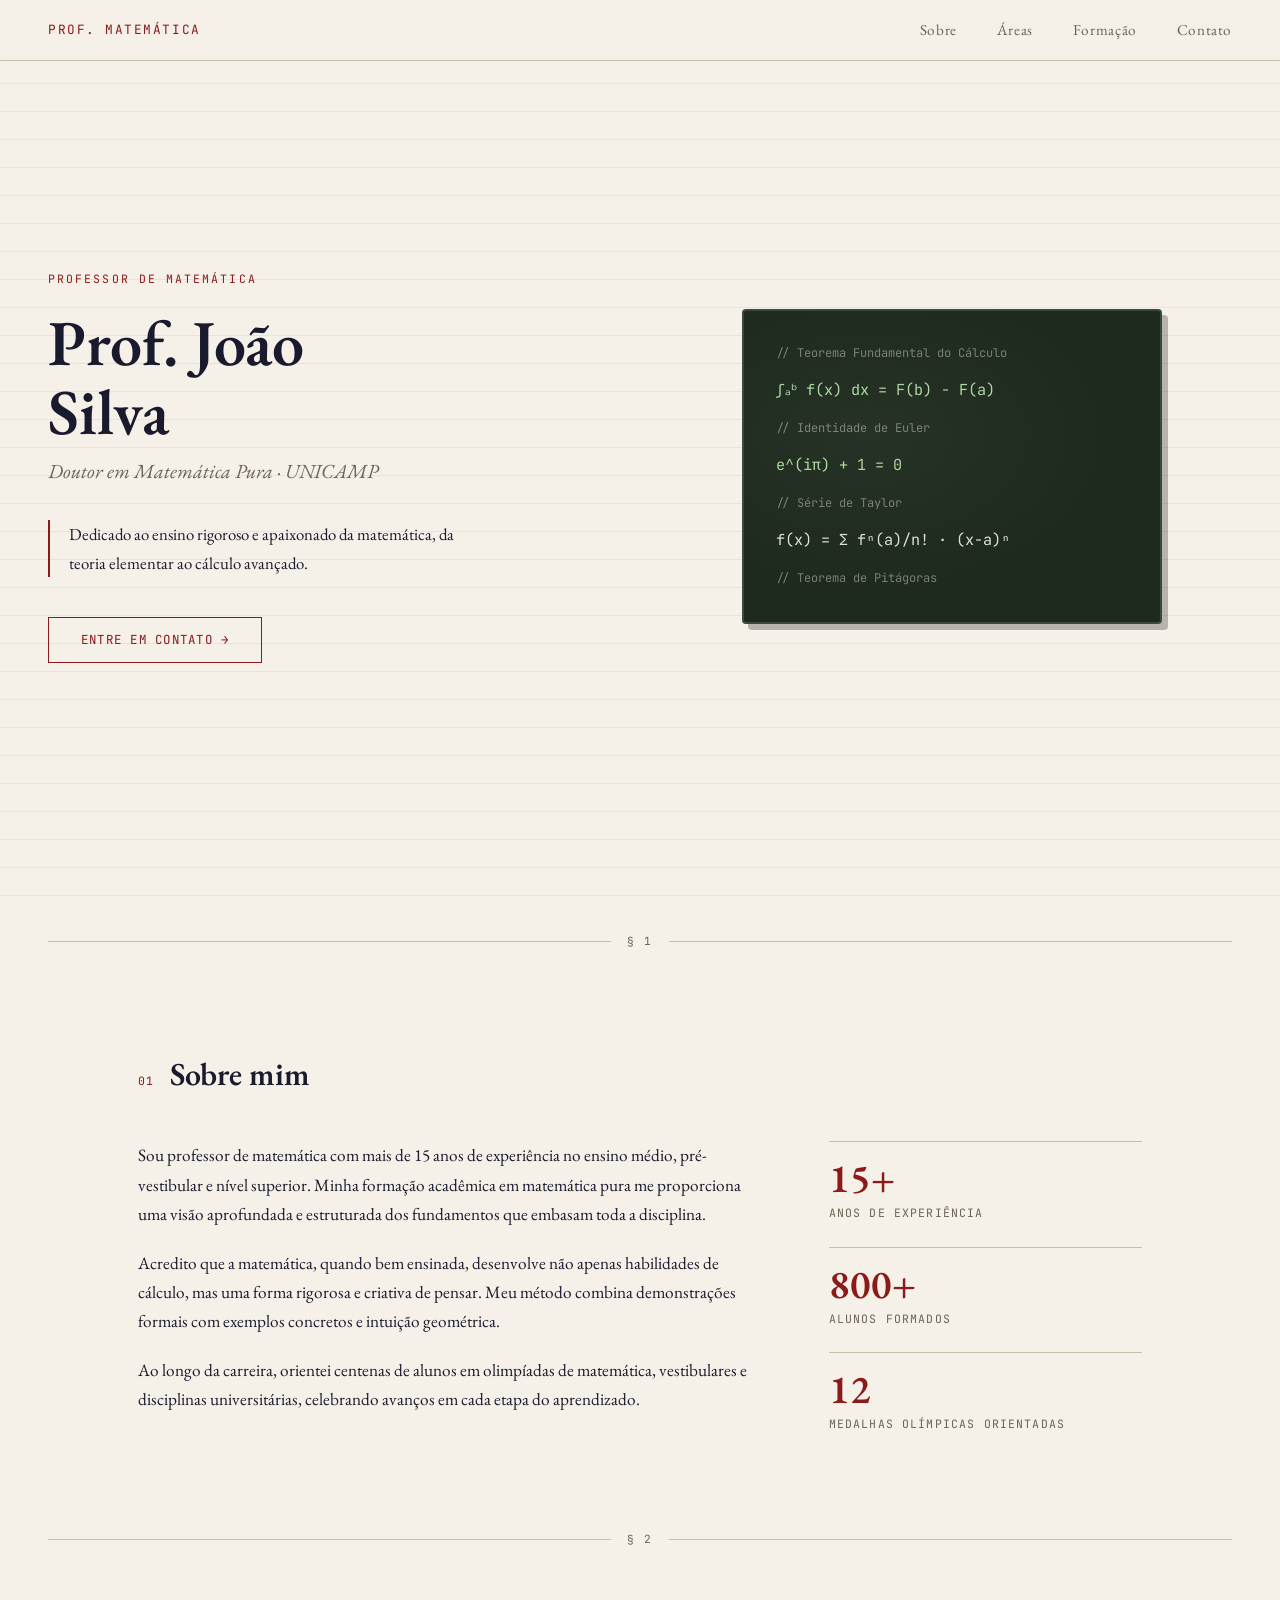
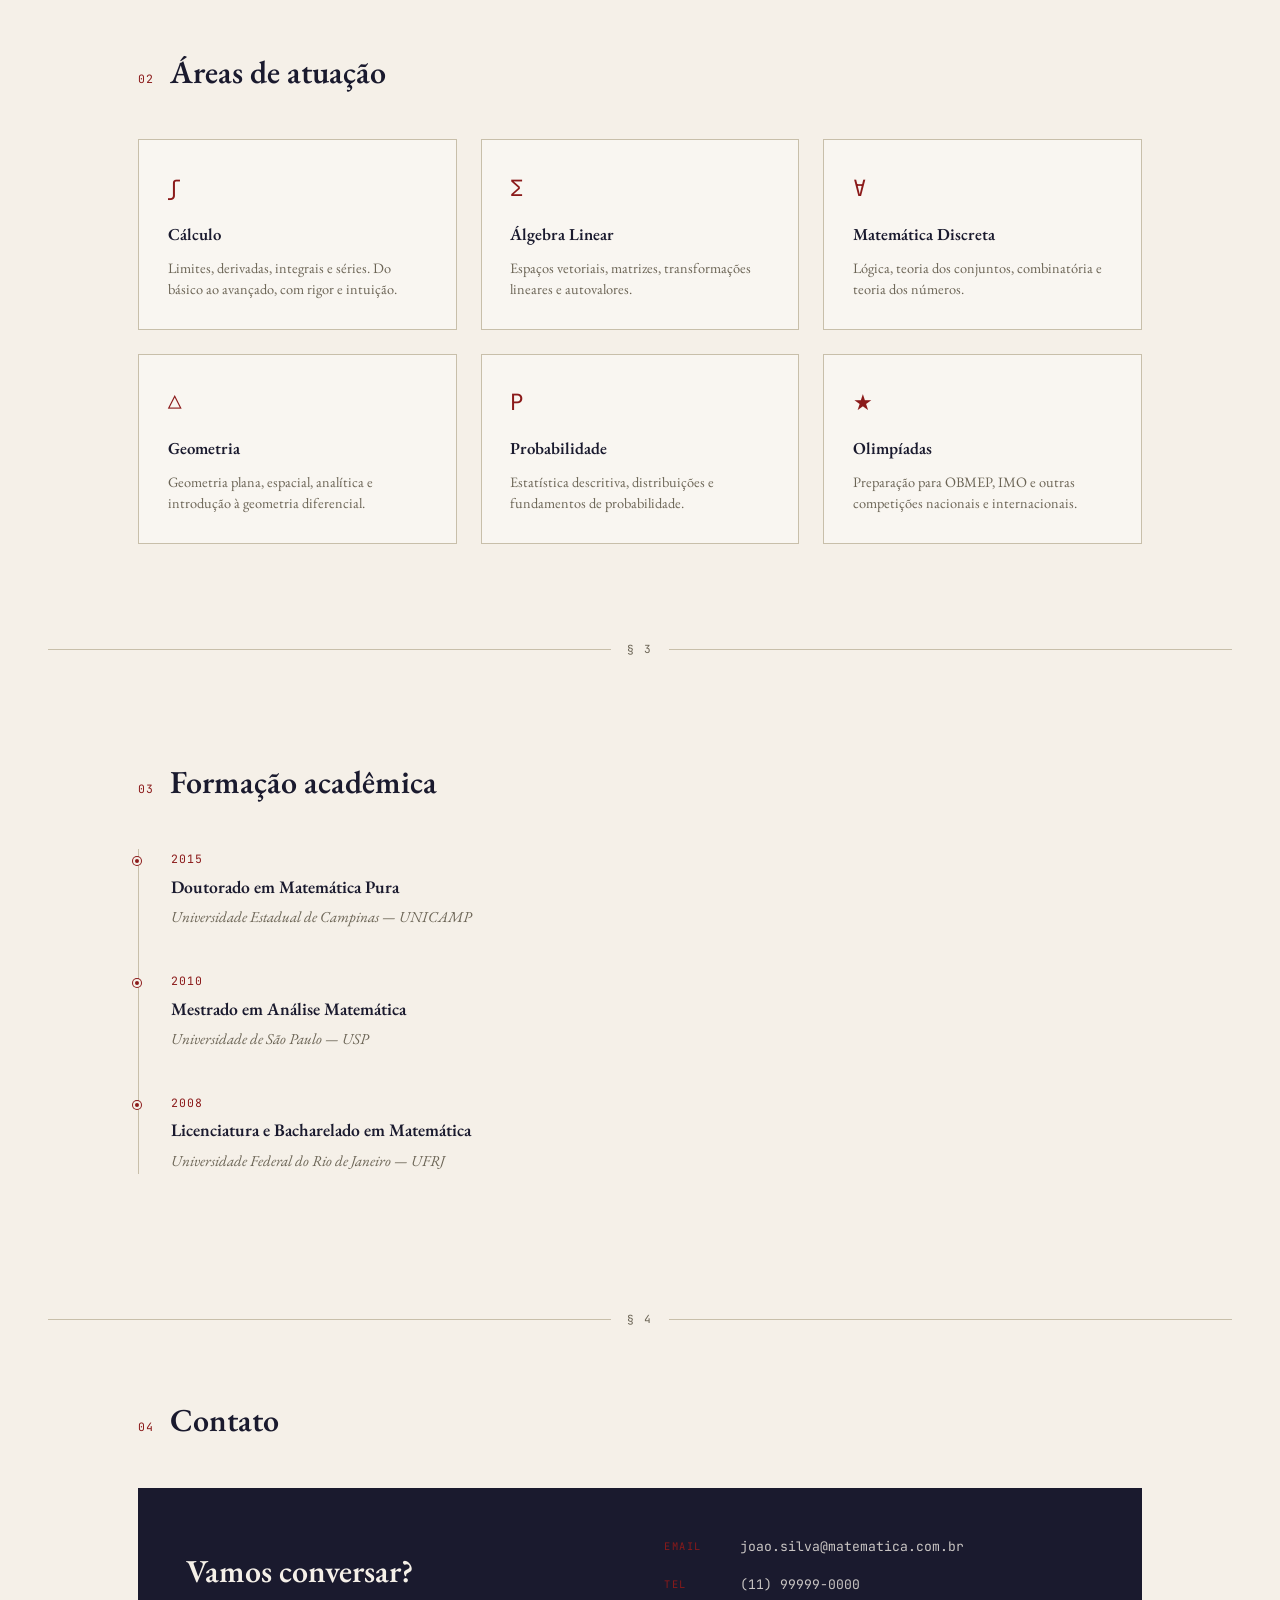
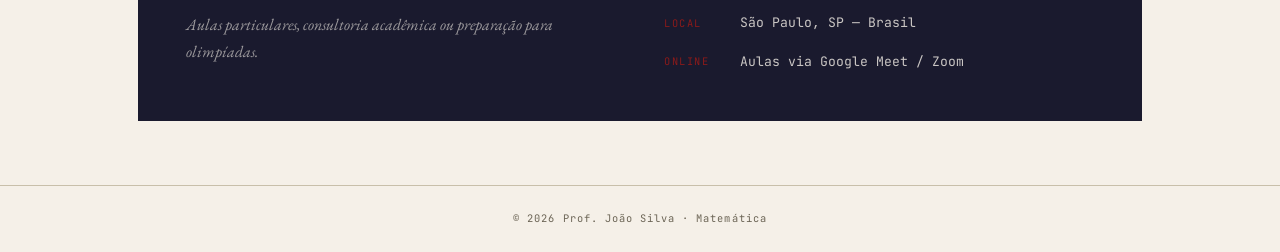
==== portfolio-matematica.html @ 9ffb37a1 "Add files via upload" ====
<!DOCTYPE html>
<html lang="pt-BR">
<head>
  <meta charset="UTF-8" />
  <meta name="viewport" content="width=device-width, initial-scale=1.0" />
  <title>Prof. — Matemática</title>
  <link href="https://fonts.googleapis.com/css2?family=EB+Garamond:ital,wght@0,400;0,600;1,400&family=JetBrains+Mono:wght@300;400&display=swap" rel="stylesheet" />
  <style>
    *, *::before, *::after { box-sizing: border-box; margin: 0; padding: 0; }

    :root {
      --ink: #1a1a2e;
      --paper: #f5f0e8;
      --accent: #8b1a1a;
      --muted: #6b6455;
      --rule: #c8bfaa;
      --gold: #b8860b;
    }

    html { scroll-behavior: smooth; }

    body {
      font-family: 'EB Garamond', Georgia, serif;
      background-color: var(--paper);
      color: var(--ink);
      line-height: 1.7;
      overflow-x: hidden;
    }

    /* Ruled paper texture */
    body::before {
      content: '';
      position: fixed;
      inset: 0;
      background-image:
        repeating-linear-gradient(
          transparent,
          transparent 27px,
          rgba(180,165,140,0.18) 27px,
          rgba(180,165,140,0.18) 28px
        );
      pointer-events: none;
      z-index: 0;
    }

    /* ── NAV ── */
    nav {
      position: fixed;
      top: 0; left: 0; right: 0;
      z-index: 100;
      display: flex;
      justify-content: space-between;
      align-items: center;
      padding: 1rem 3rem;
      background: rgba(245,240,232,0.92);
      backdrop-filter: blur(6px);
      border-bottom: 1px solid var(--rule);
    }

    .nav-logo {
      font-family: 'JetBrains Mono', monospace;
      font-size: 0.8rem;
      color: var(--accent);
      letter-spacing: 0.12em;
      text-transform: uppercase;
    }

    .nav-links {
      display: flex;
      gap: 2.5rem;
      list-style: none;
    }

    .nav-links a {
      font-size: 0.95rem;
      color: var(--muted);
      text-decoration: none;
      letter-spacing: 0.04em;
      transition: color 0.2s;
      position: relative;
    }

    .nav-links a::after {
      content: '';
      position: absolute;
      bottom: -2px; left: 0;
      width: 0; height: 1px;
      background: var(--accent);
      transition: width 0.25s ease;
    }

    .nav-links a:hover { color: var(--accent); }
    .nav-links a:hover::after { width: 100%; }

    /* ── HERO ── */
    .hero {
      min-height: 100vh;
      display: grid;
      grid-template-columns: 1fr 1fr;
      align-items: center;
      padding: 6rem 3rem 4rem;
      gap: 4rem;
      position: relative;
      z-index: 1;
    }

    .hero-text { max-width: 560px; }

    .hero-label {
      font-family: 'JetBrains Mono', monospace;
      font-size: 0.72rem;
      letter-spacing: 0.18em;
      text-transform: uppercase;
      color: var(--accent);
      margin-bottom: 1.2rem;
      opacity: 0;
      animation: fadeUp 0.7s 0.1s forwards;
    }

    .hero-name {
      font-size: clamp(2.8rem, 5vw, 4.5rem);
      font-weight: 600;
      line-height: 1.08;
      color: var(--ink);
      margin-bottom: 0.5rem;
      opacity: 0;
      animation: fadeUp 0.7s 0.25s forwards;
    }

    .hero-title {
      font-size: 1.25rem;
      font-style: italic;
      color: var(--muted);
      margin-bottom: 2rem;
      opacity: 0;
      animation: fadeUp 0.7s 0.4s forwards;
    }

    .hero-desc {
      font-size: 1.05rem;
      color: var(--ink);
      max-width: 440px;
      opacity: 0;
      animation: fadeUp 0.7s 0.55s forwards;
      border-left: 2px solid var(--accent);
      padding-left: 1.2rem;
    }

    .hero-cta {
      display: inline-block;
      margin-top: 2.5rem;
      padding: 0.7rem 2rem;
      border: 1.5px solid var(--accent);
      color: var(--accent);
      text-decoration: none;
      font-family: 'JetBrains Mono', monospace;
      font-size: 0.78rem;
      letter-spacing: 0.1em;
      text-transform: uppercase;
      transition: background 0.2s, color 0.2s;
      opacity: 0;
      animation: fadeUp 0.7s 0.7s forwards;
    }

    .hero-cta:hover {
      background: var(--accent);
      color: var(--paper);
    }

    /* Math canvas */
    .hero-visual {
      position: relative;
      display: flex;
      align-items: center;
      justify-content: center;
      opacity: 0;
      animation: fadeIn 1.2s 0.8s forwards;
    }

    .math-board {
      width: 100%;
      max-width: 420px;
      aspect-ratio: 4/3;
      background: #1e2a1e;
      border: 2px solid #3a4a3a;
      border-radius: 4px;
      padding: 2rem;
      box-shadow: 6px 6px 0 rgba(0,0,0,0.25);
      position: relative;
      overflow: hidden;
    }

    .math-board::before {
      content: '';
      position: absolute;
      inset: 0;
      background: radial-gradient(ellipse at 30% 40%, rgba(255,255,255,0.04), transparent 60%);
    }

    .board-line {
      font-family: 'JetBrains Mono', monospace;
      color: rgba(255,255,255,0.85);
      font-size: clamp(0.7rem, 1.5vw, 0.95rem);
      margin-bottom: 0.9rem;
      opacity: 0;
      white-space: nowrap;
      overflow: hidden;
    }

    .board-line.accent-line { color: #aed8a0; }
    .board-line.dim { color: rgba(255,255,255,0.4); font-size: 0.75rem; }

    @keyframes typeIn {
      from { width: 0; opacity: 0; }
      to { width: 100%; opacity: 1; }
    }

    .board-line:nth-child(1) { animation: typeIn 0.6s 1.2s forwards; }
    .board-line:nth-child(2) { animation: typeIn 0.6s 1.7s forwards; }
    .board-line:nth-child(3) { animation: typeIn 0.5s 2.2s forwards; }
    .board-line:nth-child(4) { animation: typeIn 0.6s 2.6s forwards; }
    .board-line:nth-child(5) { animation: typeIn 0.4s 3.0s forwards; }
    .board-line:nth-child(6) { animation: typeIn 0.5s 3.3s forwards; }
    .board-line:nth-child(7) { animation: typeIn 0.4s 3.7s forwards; }

    /* ── DIVIDER ── */
    .section-divider {
      display: flex;
      align-items: center;
      gap: 1rem;
      padding: 0 3rem;
      margin: 2rem 0;
      position: relative;
      z-index: 1;
    }

    .section-divider span {
      font-family: 'JetBrains Mono', monospace;
      font-size: 0.7rem;
      color: var(--muted);
      letter-spacing: 0.15em;
      text-transform: uppercase;
      white-space: nowrap;
    }

    .section-divider::before,
    .section-divider::after {
      content: '';
      flex: 1;
      height: 1px;
      background: var(--rule);
    }

    /* ── SECTIONS ── */
    section {
      position: relative;
      z-index: 1;
      padding: 4rem 3rem;
      max-width: 1100px;
      margin: 0 auto;
    }

    .section-header {
      display: flex;
      align-items: baseline;
      gap: 1rem;
      margin-bottom: 2.5rem;
    }

    .section-num {
      font-family: 'JetBrains Mono', monospace;
      font-size: 0.72rem;
      color: var(--accent);
      letter-spacing: 0.1em;
    }

    .section-title {
      font-size: 2rem;
      font-weight: 600;
      color: var(--ink);
    }

    /* ── ABOUT ── */
    .about-grid {
      display: grid;
      grid-template-columns: 2fr 1fr;
      gap: 4rem;
      align-items: start;
    }

    .about-text p {
      font-size: 1.08rem;
      margin-bottom: 1.2rem;
      color: var(--ink);
    }

    .stats-column {
      display: flex;
      flex-direction: column;
      gap: 1.5rem;
    }

    .stat-item {
      border-top: 1px solid var(--rule);
      padding-top: 1rem;
    }

    .stat-number {
      font-size: 2.5rem;
      font-weight: 600;
      color: var(--accent);
      line-height: 1;
    }

    .stat-label {
      font-family: 'JetBrains Mono', monospace;
      font-size: 0.72rem;
      color: var(--muted);
      letter-spacing: 0.1em;
      text-transform: uppercase;
      margin-top: 0.3rem;
    }

    /* ── AREAS ── */
    .areas-grid {
      display: grid;
      grid-template-columns: repeat(3, 1fr);
      gap: 1.5rem;
    }

    .area-card {
      background: rgba(255,255,255,0.4);
      border: 1px solid var(--rule);
      padding: 1.8rem;
      transition: border-color 0.2s, transform 0.2s;
      cursor: default;
    }

    .area-card:hover {
      border-color: var(--accent);
      transform: translateY(-3px);
    }

    .area-symbol {
      font-family: 'JetBrains Mono', monospace;
      font-size: 1.4rem;
      color: var(--accent);
      margin-bottom: 0.8rem;
      display: block;
    }

    .area-name {
      font-size: 1.05rem;
      font-weight: 600;
      margin-bottom: 0.5rem;
    }

    .area-desc {
      font-size: 0.9rem;
      color: var(--muted);
      line-height: 1.5;
    }

    /* ── FORMAÇÃO ── */
    .timeline {
      position: relative;
      padding-left: 2rem;
      border-left: 1px solid var(--rule);
    }

    .timeline-item {
      position: relative;
      margin-bottom: 2.5rem;
    }

    .timeline-item::before {
      content: '';
      position: absolute;
      left: -2.4rem;
      top: 0.5rem;
      width: 8px; height: 8px;
      border-radius: 50%;
      background: var(--accent);
      border: 2px solid var(--paper);
      box-shadow: 0 0 0 1px var(--accent);
    }

    .timeline-year {
      font-family: 'JetBrains Mono', monospace;
      font-size: 0.72rem;
      color: var(--accent);
      letter-spacing: 0.08em;
    }

    .timeline-degree {
      font-size: 1.1rem;
      font-weight: 600;
      margin: 0.2rem 0;
    }

    .timeline-institution {
      font-style: italic;
      color: var(--muted);
      font-size: 0.95rem;
    }

    /* ── CONTACT ── */
    .contact-block {
      background: var(--ink);
      color: var(--paper);
      padding: 3rem;
      display: grid;
      grid-template-columns: 1fr 1fr;
      gap: 3rem;
      align-items: center;
      max-width: 100%;
    }

    .contact-title {
      font-size: 2rem;
      font-weight: 600;
      margin-bottom: 0.8rem;
    }

    .contact-sub {
      color: rgba(245,240,232,0.6);
      font-style: italic;
    }

    .contact-info {
      display: flex;
      flex-direction: column;
      gap: 1rem;
    }

    .contact-row {
      display: flex;
      align-items: center;
      gap: 1rem;
      font-family: 'JetBrains Mono', monospace;
      font-size: 0.82rem;
      color: rgba(245,240,232,0.8);
    }

    .contact-row .label {
      font-size: 0.65rem;
      letter-spacing: 0.15em;
      text-transform: uppercase;
      color: var(--accent);
      min-width: 60px;
    }

    /* ── FOOTER ── */
    footer {
      position: relative;
      z-index: 1;
      text-align: center;
      padding: 1.5rem;
      font-family: 'JetBrains Mono', monospace;
      font-size: 0.65rem;
      color: var(--muted);
      letter-spacing: 0.1em;
      border-top: 1px solid var(--rule);
    }

    /* ── ANIMATIONS ── */
    @keyframes fadeUp {
      from { opacity: 0; transform: translateY(18px); }
      to   { opacity: 1; transform: translateY(0); }
    }

    @keyframes fadeIn {
      from { opacity: 0; }
      to   { opacity: 1; }
    }

    /* scroll reveal */
    .reveal {
      opacity: 0;
      transform: translateY(24px);
      transition: opacity 0.6s ease, transform 0.6s ease;
    }
    .reveal.visible {
      opacity: 1;
      transform: none;
    }

    /* ── RESPONSIVE ── */
    @media (max-width: 768px) {
      nav { padding: 1rem 1.5rem; }
      .nav-links { gap: 1.2rem; }
      .hero { grid-template-columns: 1fr; padding: 5rem 1.5rem 3rem; gap: 2rem; }
      .hero-visual { order: -1; }
      section { padding: 3rem 1.5rem; }
      .about-grid { grid-template-columns: 1fr; gap: 2rem; }
      .areas-grid { grid-template-columns: 1fr; }
      .contact-block { grid-template-columns: 1fr; }
      .section-divider { padding: 0 1.5rem; }
    }
  </style>
</head>
<body>

<!-- NAV -->
<nav>
  <span class="nav-logo">Prof. Matemática</span>
  <ul class="nav-links">
    <li><a href="#sobre">Sobre</a></li>
    <li><a href="#areas">Áreas</a></li>
    <li><a href="#formacao">Formação</a></li>
    <li><a href="#contato">Contato</a></li>
  </ul>
</nav>

<!-- HERO -->
<div class="hero">
  <div class="hero-text">
    <p class="hero-label">Professor de Matemática</p>
    <h1 class="hero-name">Prof. João<br>Silva</h1>
    <p class="hero-title">Doutor em Matemática Pura · UNICAMP</p>
    <p class="hero-desc">
      Dedicado ao ensino rigoroso e apaixonado da matemática, da teoria elementar ao cálculo avançado.
    </p>
    <a href="#contato" class="hero-cta">Entre em contato →</a>
  </div>

  <div class="hero-visual">
    <div class="math-board">
      <div class="board-line dim">// Teorema Fundamental do Cálculo</div>
      <div class="board-line accent-line">∫ₐᵇ f(x) dx = F(b) − F(a)</div>
      <div class="board-line dim">// Identidade de Euler</div>
      <div class="board-line accent-line">e^(iπ) + 1 = 0</div>
      <div class="board-line dim">// Série de Taylor</div>
      <div class="board-line">f(x) = Σ fⁿ(a)/n! · (x−a)ⁿ</div>
      <div class="board-line dim">// Teorema de Pitágoras</div>
      <div class="board-line accent-line">a² + b² = c²</div>
    </div>
  </div>
</div>

<div class="section-divider"><span>§ 1</span></div>

<!-- SOBRE -->
<section id="sobre">
  <div class="section-header reveal">
    <span class="section-num">01</span>
    <h2 class="section-title">Sobre mim</h2>
  </div>
  <div class="about-grid">
    <div class="about-text reveal">
      <p>
        Sou professor de matemática com mais de 15 anos de experiência no ensino médio, pré-vestibular e nível superior. Minha formação acadêmica em matemática pura me proporciona uma visão aprofundada e estruturada dos fundamentos que embasam toda a disciplina.
      </p>
      <p>
        Acredito que a matemática, quando bem ensinada, desenvolve não apenas habilidades de cálculo, mas uma forma rigorosa e criativa de pensar. Meu método combina demonstrações formais com exemplos concretos e intuição geométrica.
      </p>
      <p>
        Ao longo da carreira, orientei centenas de alunos em olimpíadas de matemática, vestibulares e disciplinas universitárias, celebrando avanços em cada etapa do aprendizado.
      </p>
    </div>
    <div class="stats-column reveal">
      <div class="stat-item">
        <div class="stat-number">15+</div>
        <div class="stat-label">Anos de experiência</div>
      </div>
      <div class="stat-item">
        <div class="stat-number">800+</div>
        <div class="stat-label">Alunos formados</div>
      </div>
      <div class="stat-item">
        <div class="stat-number">12</div>
        <div class="stat-label">Medalhas olímpicas orientadas</div>
      </div>
    </div>
  </div>
</section>

<div class="section-divider"><span>§ 2</span></div>

<!-- ÁREAS -->
<section id="areas">
  <div class="section-header reveal">
    <span class="section-num">02</span>
    <h2 class="section-title">Áreas de atuação</h2>
  </div>
  <div class="areas-grid">
    <div class="area-card reveal">
      <span class="area-symbol">∫</span>
      <div class="area-name">Cálculo</div>
      <p class="area-desc">Limites, derivadas, integrais e séries. Do básico ao avançado, com rigor e intuição.</p>
    </div>
    <div class="area-card reveal">
      <span class="area-symbol">Σ</span>
      <div class="area-name">Álgebra Linear</div>
      <p class="area-desc">Espaços vetoriais, matrizes, transformações lineares e autovalores.</p>
    </div>
    <div class="area-card reveal">
      <span class="area-symbol">∀</span>
      <div class="area-name">Matemática Discreta</div>
      <p class="area-desc">Lógica, teoria dos conjuntos, combinatória e teoria dos números.</p>
    </div>
    <div class="area-card reveal">
      <span class="area-symbol">△</span>
      <div class="area-name">Geometria</div>
      <p class="area-desc">Geometria plana, espacial, analítica e introdução à geometria diferencial.</p>
    </div>
    <div class="area-card reveal">
      <span class="area-symbol">P</span>
      <div class="area-name">Probabilidade</div>
      <p class="area-desc">Estatística descritiva, distribuições e fundamentos de probabilidade.</p>
    </div>
    <div class="area-card reveal">
      <span class="area-symbol">★</span>
      <div class="area-name">Olimpíadas</div>
      <p class="area-desc">Preparação para OBMEP, IMO e outras competições nacionais e internacionais.</p>
    </div>
  </div>
</section>

<div class="section-divider"><span>§ 3</span></div>

<!-- FORMAÇÃO -->
<section id="formacao">
  <div class="section-header reveal">
    <span class="section-num">03</span>
    <h2 class="section-title">Formação acadêmica</h2>
  </div>
  <div class="timeline">
    <div class="timeline-item reveal">
      <div class="timeline-year">2015</div>
      <div class="timeline-degree">Doutorado em Matemática Pura</div>
      <div class="timeline-institution">Universidade Estadual de Campinas — UNICAMP</div>
    </div>
    <div class="timeline-item reveal">
      <div class="timeline-year">2010</div>
      <div class="timeline-degree">Mestrado em Análise Matemática</div>
      <div class="timeline-institution">Universidade de São Paulo — USP</div>
    </div>
    <div class="timeline-item reveal">
      <div class="timeline-year">2008</div>
      <div class="timeline-degree">Licenciatura e Bacharelado em Matemática</div>
      <div class="timeline-institution">Universidade Federal do Rio de Janeiro — UFRJ</div>
    </div>
  </div>
</section>

<div class="section-divider"><span>§ 4</span></div>

<!-- CONTATO -->
<section id="contato" style="padding: 2rem 3rem 4rem;">
  <div class="section-header reveal">
    <span class="section-num">04</span>
    <h2 class="section-title">Contato</h2>
  </div>
  <div class="contact-block reveal">
    <div>
      <div class="contact-title">Vamos conversar?</div>
      <p class="contact-sub">Aulas particulares, consultoria acadêmica ou preparação para olimpíadas.</p>
    </div>
    <div class="contact-info">
      <div class="contact-row">
        <span class="label">Email</span>
        joao.silva@matematica.com.br
      </div>
      <div class="contact-row">
        <span class="label">Tel</span>
        (11) 99999-0000
      </div>
      <div class="contact-row">
        <span class="label">Local</span>
        São Paulo, SP — Brasil
      </div>
      <div class="contact-row">
        <span class="label">Online</span>
        Aulas via Google Meet / Zoom
      </div>
    </div>
  </div>
</section>

<footer>
  © 2026 Prof. João Silva · Matemática
</footer>

<script>
  // Scroll reveal
  const reveals = document.querySelectorAll('.reveal');
  const observer = new IntersectionObserver((entries) => {
    entries.forEach((e, i) => {
      if (e.isIntersecting) {
        setTimeout(() => e.target.classList.add('visible'), i * 80);
        observer.unobserve(e.target);
      }
    });
  }, { threshold: 0.12 });
  reveals.forEach(el => observer.observe(el));
</script>

</body>
</html>
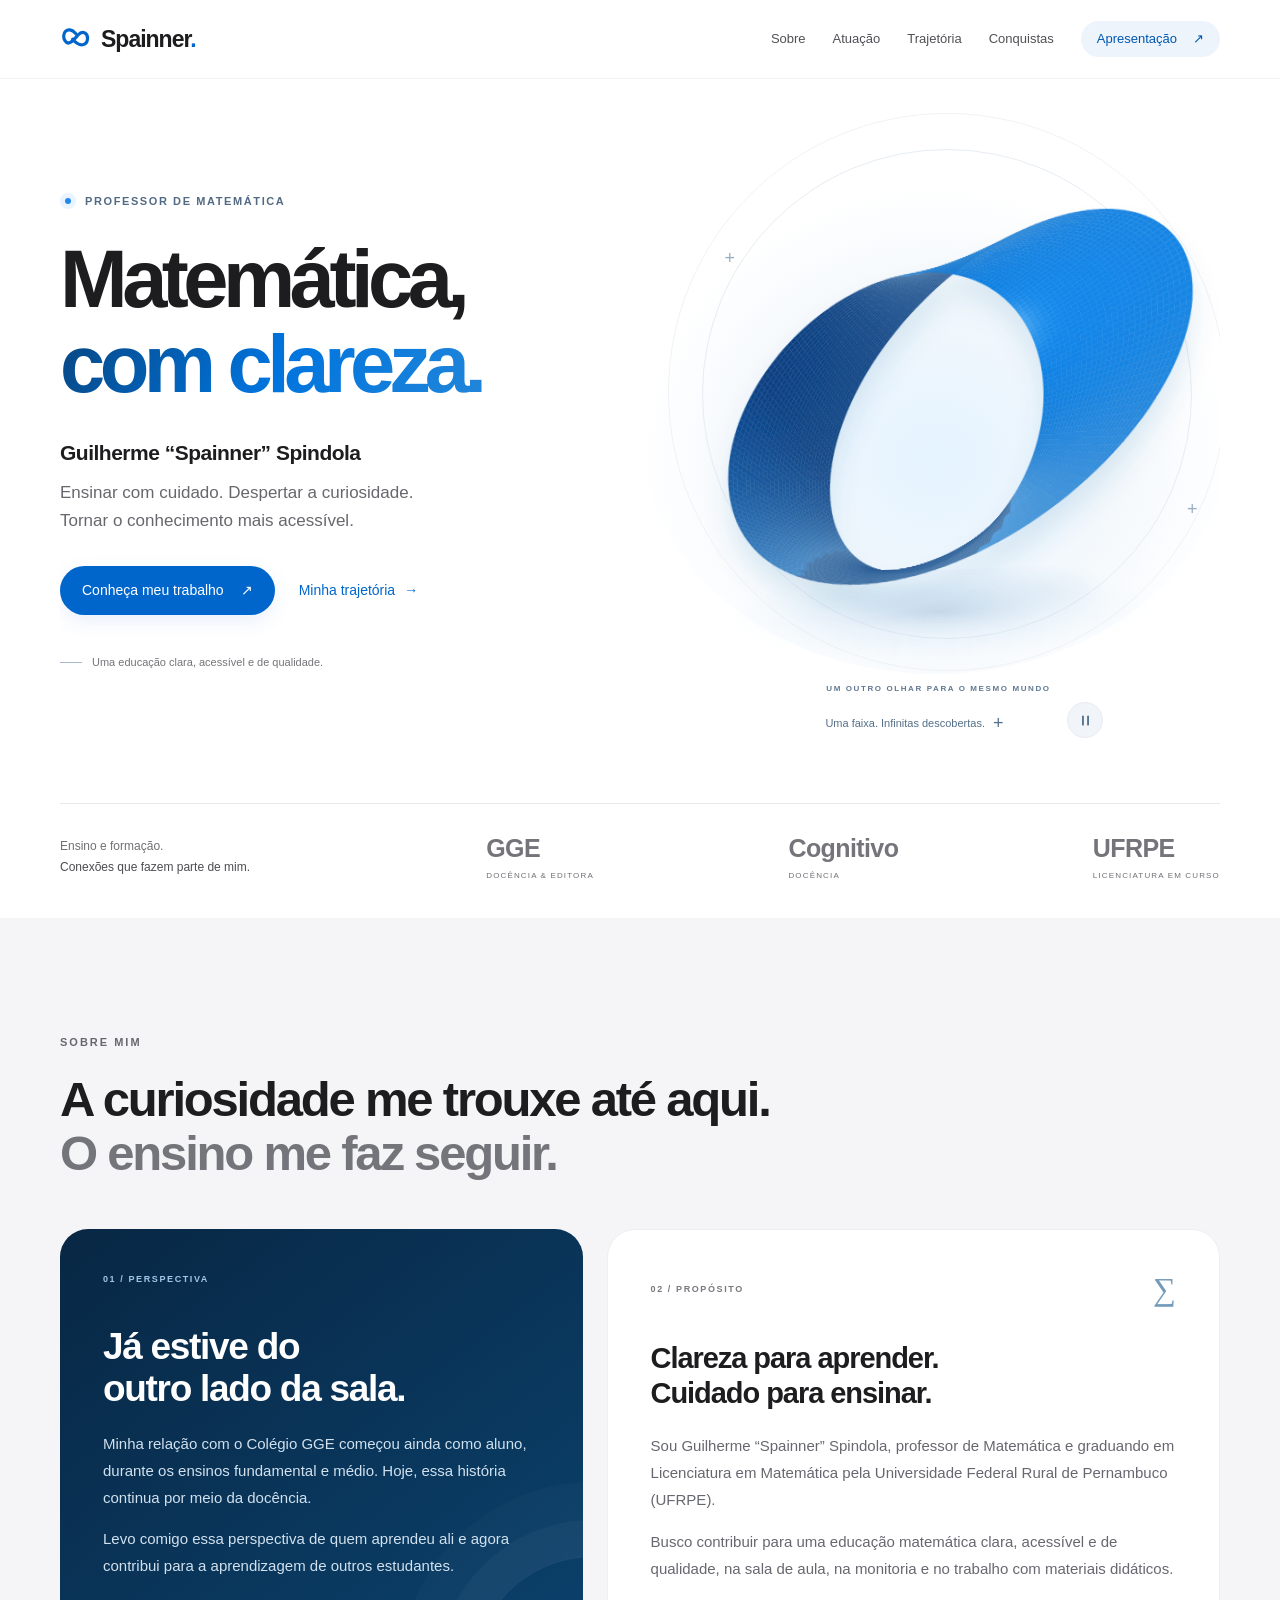
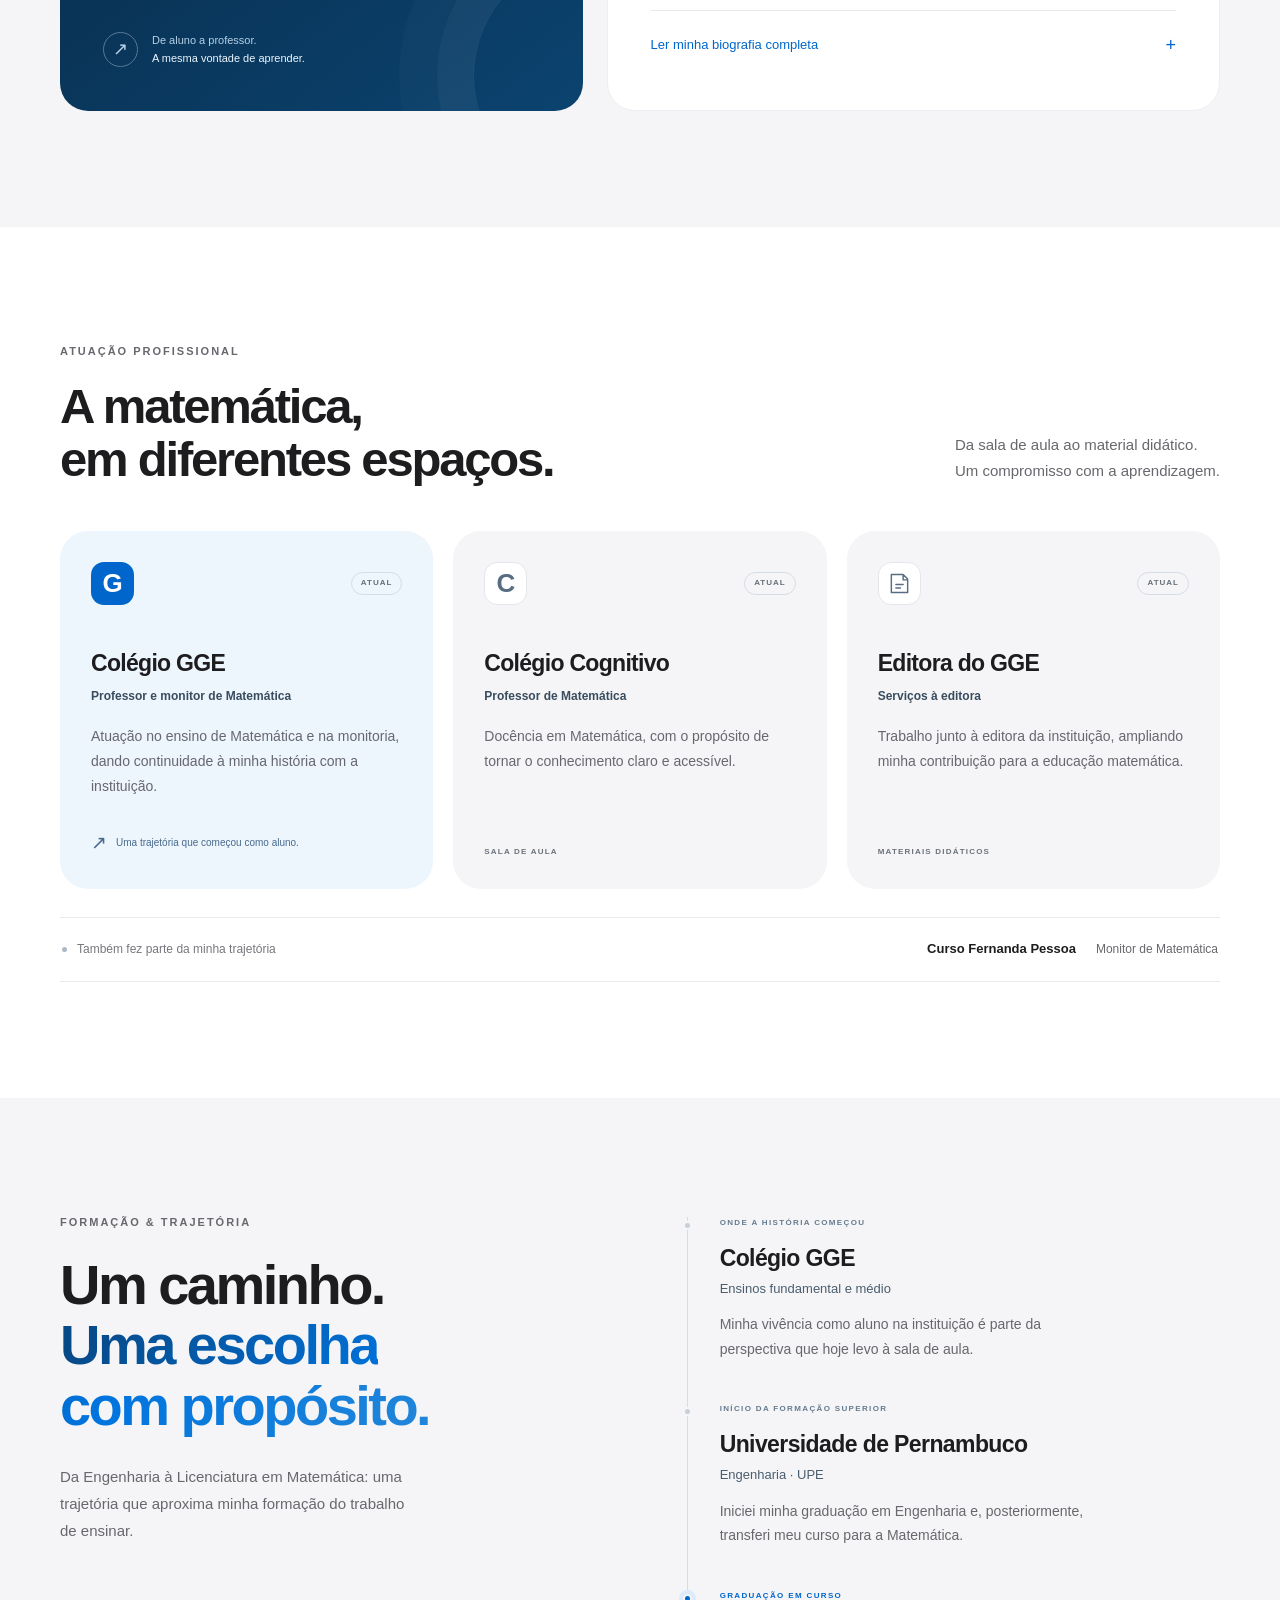
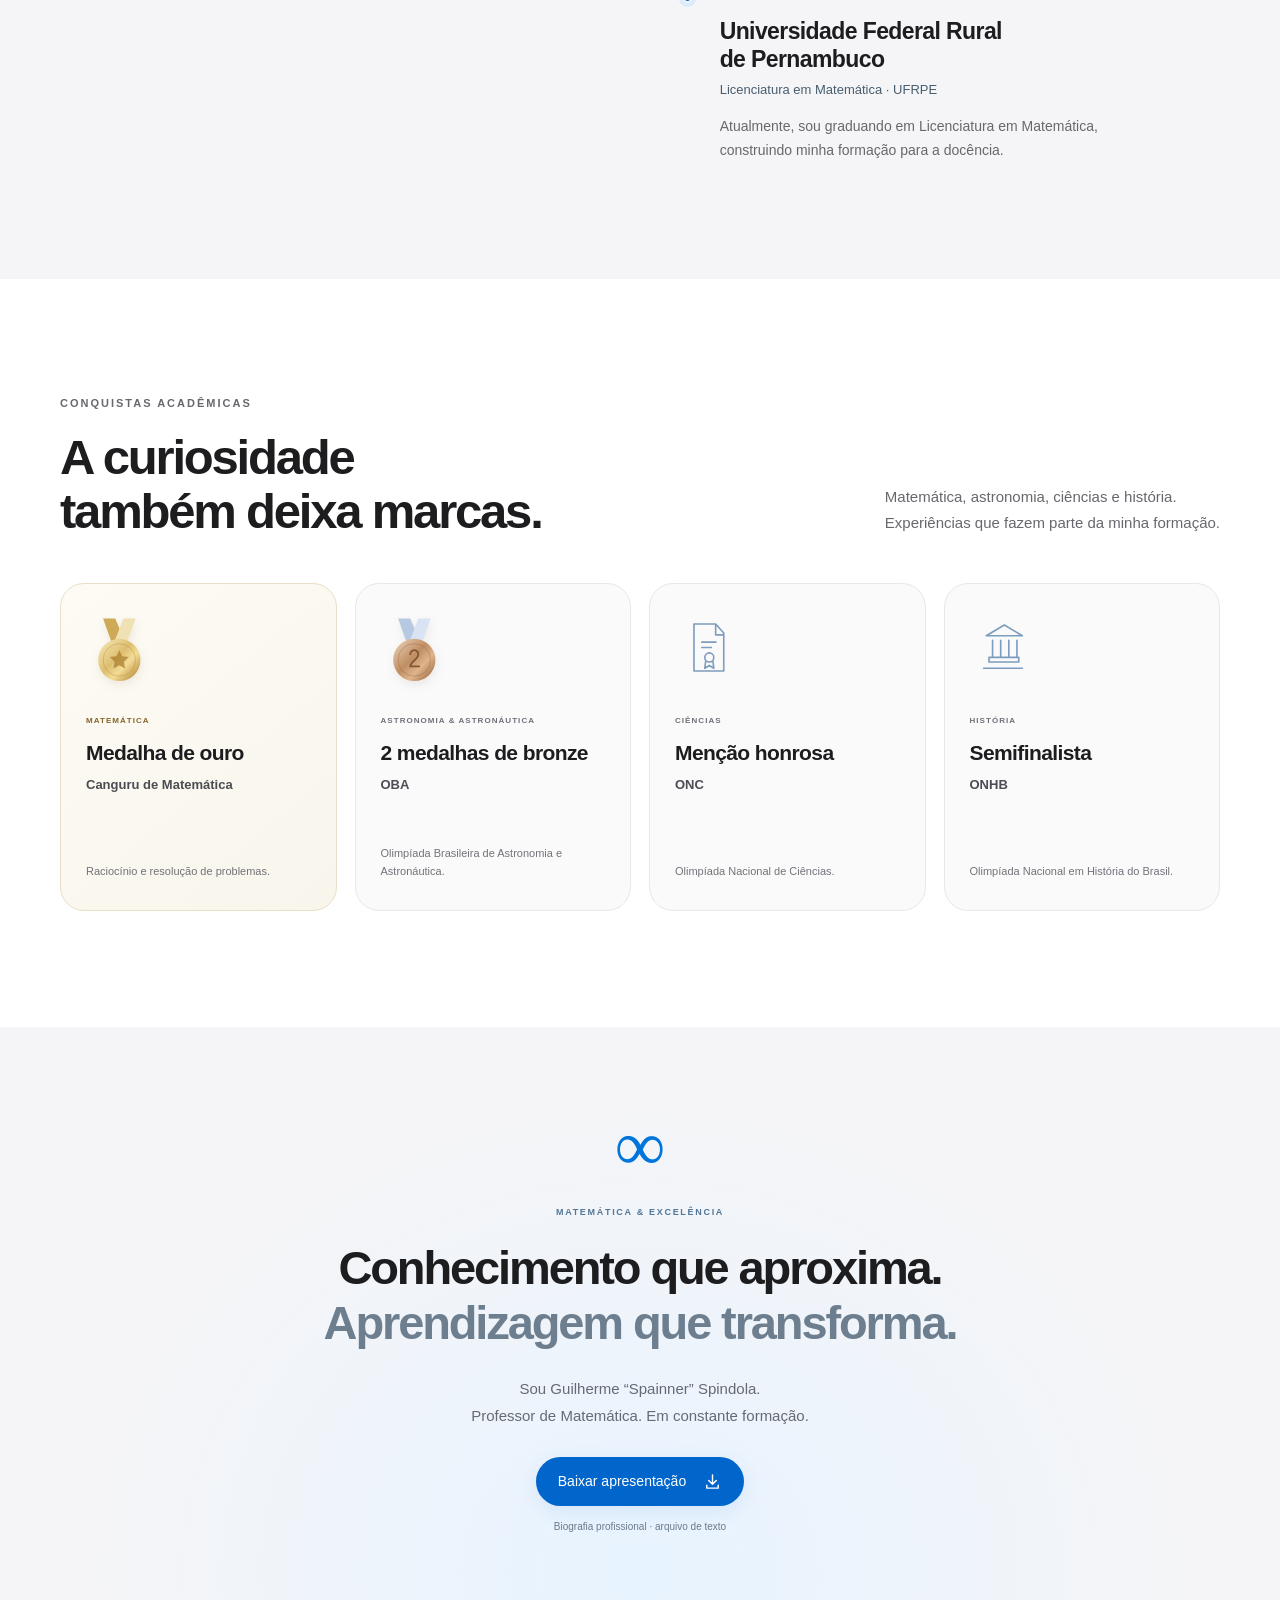
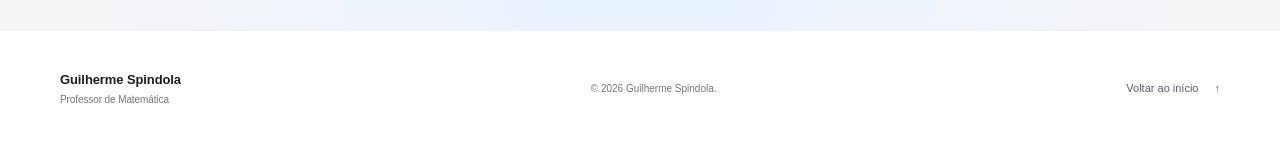
==== commit ce2fd936: "Create Guilherme Spindola teaching website with responsive design" ====
--- a/portfolio-matematica.html
+++ b/portfolio-matematica.html
@@ -1,700 +1,11 @@
-<!DOCTYPE html>
+<!doctype html>
 <html lang="pt-BR">
 <head>
-  <meta charset="UTF-8" />
-  <meta name="viewport" content="width=device-width, initial-scale=1.0" />
-  <title>Prof. — Matemática</title>
-  <link href="https://fonts.googleapis.com/css2?family=EB+Garamond:ital,wght@0,400;0,600;1,400&family=JetBrains+Mono:wght@300;400&display=swap" rel="stylesheet" />
-  <style>
-    *, *::before, *::after { box-sizing: border-box; margin: 0; padding: 0; }
-
-    :root {
-      --ink: #1a1a2e;
-      --paper: #f5f0e8;
-      --accent: #8b1a1a;
-      --muted: #6b6455;
-      --rule: #c8bfaa;
-      --gold: #b8860b;
-    }
-
-    html { scroll-behavior: smooth; }
-
-    body {
-      font-family: 'EB Garamond', Georgia, serif;
-      background-color: var(--paper);
-      color: var(--ink);
-      line-height: 1.7;
-      overflow-x: hidden;
-    }
-
-    /* Ruled paper texture */
-    body::before {
-      content: '';
-      position: fixed;
-      inset: 0;
-      background-image:
-        repeating-linear-gradient(
-          transparent,
-          transparent 27px,
-          rgba(180,165,140,0.18) 27px,
-          rgba(180,165,140,0.18) 28px
-        );
-      pointer-events: none;
-      z-index: 0;
-    }
-
-    /* ── NAV ── */
-    nav {
-      position: fixed;
-      top: 0; left: 0; right: 0;
-      z-index: 100;
-      display: flex;
-      justify-content: space-between;
-      align-items: center;
-      padding: 1rem 3rem;
-      background: rgba(245,240,232,0.92);
-      backdrop-filter: blur(6px);
-      border-bottom: 1px solid var(--rule);
-    }
-
-    .nav-logo {
-      font-family: 'JetBrains Mono', monospace;
-      font-size: 0.8rem;
-      color: var(--accent);
-      letter-spacing: 0.12em;
-      text-transform: uppercase;
-    }
-
-    .nav-links {
-      display: flex;
-      gap: 2.5rem;
-      list-style: none;
-    }
-
-    .nav-links a {
-      font-size: 0.95rem;
-      color: var(--muted);
-      text-decoration: none;
-      letter-spacing: 0.04em;
-      transition: color 0.2s;
-      position: relative;
-    }
-
-    .nav-links a::after {
-      content: '';
-      position: absolute;
-      bottom: -2px; left: 0;
-      width: 0; height: 1px;
-      background: var(--accent);
-      transition: width 0.25s ease;
-    }
-
-    .nav-links a:hover { color: var(--accent); }
-    .nav-links a:hover::after { width: 100%; }
-
-    /* ── HERO ── */
-    .hero {
-      min-height: 100vh;
-      display: grid;
-      grid-template-columns: 1fr 1fr;
-      align-items: center;
-      padding: 6rem 3rem 4rem;
-      gap: 4rem;
-      position: relative;
-      z-index: 1;
-    }
-
-    .hero-text { max-width: 560px; }
-
-    .hero-label {
-      font-family: 'JetBrains Mono', monospace;
-      font-size: 0.72rem;
-      letter-spacing: 0.18em;
-      text-transform: uppercase;
-      color: var(--accent);
-      margin-bottom: 1.2rem;
-      opacity: 0;
-      animation: fadeUp 0.7s 0.1s forwards;
-    }
-
-    .hero-name {
-      font-size: clamp(2.8rem, 5vw, 4.5rem);
-      font-weight: 600;
-      line-height: 1.08;
-      color: var(--ink);
-      margin-bottom: 0.5rem;
-      opacity: 0;
-      animation: fadeUp 0.7s 0.25s forwards;
-    }
-
-    .hero-title {
-      font-size: 1.25rem;
-      font-style: italic;
-      color: var(--muted);
-      margin-bottom: 2rem;
-      opacity: 0;
-      animation: fadeUp 0.7s 0.4s forwards;
-    }
-
-    .hero-desc {
-      font-size: 1.05rem;
-      color: var(--ink);
-      max-width: 440px;
-      opacity: 0;
-      animation: fadeUp 0.7s 0.55s forwards;
-      border-left: 2px solid var(--accent);
-      padding-left: 1.2rem;
-    }
-
-    .hero-cta {
-      display: inline-block;
-      margin-top: 2.5rem;
-      padding: 0.7rem 2rem;
-      border: 1.5px solid var(--accent);
-      color: var(--accent);
-      text-decoration: none;
-      font-family: 'JetBrains Mono', monospace;
-      font-size: 0.78rem;
-      letter-spacing: 0.1em;
-      text-transform: uppercase;
-      transition: background 0.2s, color 0.2s;
-      opacity: 0;
-      animation: fadeUp 0.7s 0.7s forwards;
-    }
-
-    .hero-cta:hover {
-      background: var(--accent);
-      color: var(--paper);
-    }
-
-    /* Math canvas */
-    .hero-visual {
-      position: relative;
-      display: flex;
-      align-items: center;
-      justify-content: center;
-      opacity: 0;
-      animation: fadeIn 1.2s 0.8s forwards;
-    }
-
-    .math-board {
-      width: 100%;
-      max-width: 420px;
-      aspect-ratio: 4/3;
-      background: #1e2a1e;
-      border: 2px solid #3a4a3a;
-      border-radius: 4px;
-      padding: 2rem;
-      box-shadow: 6px 6px 0 rgba(0,0,0,0.25);
-      position: relative;
-      overflow: hidden;
-    }
-
-    .math-board::before {
-      content: '';
-      position: absolute;
-      inset: 0;
-      background: radial-gradient(ellipse at 30% 40%, rgba(255,255,255,0.04), transparent 60%);
-    }
-
-    .board-line {
-      font-family: 'JetBrains Mono', monospace;
-      color: rgba(255,255,255,0.85);
-      font-size: clamp(0.7rem, 1.5vw, 0.95rem);
-      margin-bottom: 0.9rem;
-      opacity: 0;
-      white-space: nowrap;
-      overflow: hidden;
-    }
-
-    .board-line.accent-line { color: #aed8a0; }
-    .board-line.dim { color: rgba(255,255,255,0.4); font-size: 0.75rem; }
-
-    @keyframes typeIn {
-      from { width: 0; opacity: 0; }
-      to { width: 100%; opacity: 1; }
-    }
-
-    .board-line:nth-child(1) { animation: typeIn 0.6s 1.2s forwards; }
-    .board-line:nth-child(2) { animation: typeIn 0.6s 1.7s forwards; }
-    .board-line:nth-child(3) { animation: typeIn 0.5s 2.2s forwards; }
-    .board-line:nth-child(4) { animation: typeIn 0.6s 2.6s forwards; }
-    .board-line:nth-child(5) { animation: typeIn 0.4s 3.0s forwards; }
-    .board-line:nth-child(6) { animation: typeIn 0.5s 3.3s forwards; }
-    .board-line:nth-child(7) { animation: typeIn 0.4s 3.7s forwards; }
-
-    /* ── DIVIDER ── */
-    .section-divider {
-      display: flex;
-      align-items: center;
-      gap: 1rem;
-      padding: 0 3rem;
-      margin: 2rem 0;
-      position: relative;
-      z-index: 1;
-    }
-
-    .section-divider span {
-      font-family: 'JetBrains Mono', monospace;
-      font-size: 0.7rem;
-      color: var(--muted);
-      letter-spacing: 0.15em;
-      text-transform: uppercase;
-      white-space: nowrap;
-    }
-
-    .section-divider::before,
-    .section-divider::after {
-      content: '';
-      flex: 1;
-      height: 1px;
-      background: var(--rule);
-    }
-
-    /* ── SECTIONS ── */
-    section {
-      position: relative;
-      z-index: 1;
-      padding: 4rem 3rem;
-      max-width: 1100px;
-      margin: 0 auto;
-    }
-
-    .section-header {
-      display: flex;
-      align-items: baseline;
-      gap: 1rem;
-      margin-bottom: 2.5rem;
-    }
-
-    .section-num {
-      font-family: 'JetBrains Mono', monospace;
-      font-size: 0.72rem;
-      color: var(--accent);
-      letter-spacing: 0.1em;
-    }
-
-    .section-title {
-      font-size: 2rem;
-      font-weight: 600;
-      color: var(--ink);
-    }
-
-    /* ── ABOUT ── */
-    .about-grid {
-      display: grid;
-      grid-template-columns: 2fr 1fr;
-      gap: 4rem;
-      align-items: start;
-    }
-
-    .about-text p {
-      font-size: 1.08rem;
-      margin-bottom: 1.2rem;
-      color: var(--ink);
-    }
-
-    .stats-column {
-      display: flex;
-      flex-direction: column;
-      gap: 1.5rem;
-    }
-
-    .stat-item {
-      border-top: 1px solid var(--rule);
-      padding-top: 1rem;
-    }
-
-    .stat-number {
-      font-size: 2.5rem;
-      font-weight: 600;
-      color: var(--accent);
-      line-height: 1;
-    }
-
-    .stat-label {
-      font-family: 'JetBrains Mono', monospace;
-      font-size: 0.72rem;
-      color: var(--muted);
-      letter-spacing: 0.1em;
-      text-transform: uppercase;
-      margin-top: 0.3rem;
-    }
-
-    /* ── AREAS ── */
-    .areas-grid {
-      display: grid;
-      grid-template-columns: repeat(3, 1fr);
-      gap: 1.5rem;
-    }
-
-    .area-card {
-      background: rgba(255,255,255,0.4);
-      border: 1px solid var(--rule);
-      padding: 1.8rem;
-      transition: border-color 0.2s, transform 0.2s;
-      cursor: default;
-    }
-
-    .area-card:hover {
-      border-color: var(--accent);
-      transform: translateY(-3px);
-    }
-
-    .area-symbol {
-      font-family: 'JetBrains Mono', monospace;
-      font-size: 1.4rem;
-      color: var(--accent);
-      margin-bottom: 0.8rem;
-      display: block;
-    }
-
-    .area-name {
-      font-size: 1.05rem;
-      font-weight: 600;
-      margin-bottom: 0.5rem;
-    }
-
-    .area-desc {
-      font-size: 0.9rem;
-      color: var(--muted);
-      line-height: 1.5;
-    }
-
-    /* ── FORMAÇÃO ── */
-    .timeline {
-      position: relative;
-      padding-left: 2rem;
-      border-left: 1px solid var(--rule);
-    }
-
-    .timeline-item {
-      position: relative;
-      margin-bottom: 2.5rem;
-    }
-
-    .timeline-item::before {
-      content: '';
-      position: absolute;
-      left: -2.4rem;
-      top: 0.5rem;
-      width: 8px; height: 8px;
-      border-radius: 50%;
-      background: var(--accent);
-      border: 2px solid var(--paper);
-      box-shadow: 0 0 0 1px var(--accent);
-    }
-
-    .timeline-year {
-      font-family: 'JetBrains Mono', monospace;
-      font-size: 0.72rem;
-      color: var(--accent);
-      letter-spacing: 0.08em;
-    }
-
-    .timeline-degree {
-      font-size: 1.1rem;
-      font-weight: 600;
-      margin: 0.2rem 0;
-    }
-
-    .timeline-institution {
-      font-style: italic;
-      color: var(--muted);
-      font-size: 0.95rem;
-    }
-
-    /* ── CONTACT ── */
-    .contact-block {
-      background: var(--ink);
-      color: var(--paper);
-      padding: 3rem;
-      display: grid;
-      grid-template-columns: 1fr 1fr;
-      gap: 3rem;
-      align-items: center;
-      max-width: 100%;
-    }
-
-    .contact-title {
-      font-size: 2rem;
-      font-weight: 600;
-      margin-bottom: 0.8rem;
-    }
-
-    .contact-sub {
-      color: rgba(245,240,232,0.6);
-      font-style: italic;
-    }
-
-    .contact-info {
-      display: flex;
-      flex-direction: column;
-      gap: 1rem;
-    }
-
-    .contact-row {
-      display: flex;
-      align-items: center;
-      gap: 1rem;
-      font-family: 'JetBrains Mono', monospace;
-      font-size: 0.82rem;
-      color: rgba(245,240,232,0.8);
-    }
-
-    .contact-row .label {
-      font-size: 0.65rem;
-      letter-spacing: 0.15em;
-      text-transform: uppercase;
-      color: var(--accent);
-      min-width: 60px;
-    }
-
-    /* ── FOOTER ── */
-    footer {
-      position: relative;
-      z-index: 1;
-      text-align: center;
-      padding: 1.5rem;
-      font-family: 'JetBrains Mono', monospace;
-      font-size: 0.65rem;
-      color: var(--muted);
-      letter-spacing: 0.1em;
-      border-top: 1px solid var(--rule);
-    }
-
-    /* ── ANIMATIONS ── */
-    @keyframes fadeUp {
-      from { opacity: 0; transform: translateY(18px); }
-      to   { opacity: 1; transform: translateY(0); }
-    }
-
-    @keyframes fadeIn {
-      from { opacity: 0; }
-      to   { opacity: 1; }
-    }
-
-    /* scroll reveal */
-    .reveal {
-      opacity: 0;
-      transform: translateY(24px);
-      transition: opacity 0.6s ease, transform 0.6s ease;
-    }
-    .reveal.visible {
-      opacity: 1;
-      transform: none;
-    }
-
-    /* ── RESPONSIVE ── */
-    @media (max-width: 768px) {
-      nav { padding: 1rem 1.5rem; }
-      .nav-links { gap: 1.2rem; }
-      .hero { grid-template-columns: 1fr; padding: 5rem 1.5rem 3rem; gap: 2rem; }
-      .hero-visual { order: -1; }
-      section { padding: 3rem 1.5rem; }
-      .about-grid { grid-template-columns: 1fr; gap: 2rem; }
-      .areas-grid { grid-template-columns: 1fr; }
-      .contact-block { grid-template-columns: 1fr; }
-      .section-divider { padding: 0 1.5rem; }
-    }
-  </style>
+<meta charset="utf-8">
+<meta name="viewport" content="width=device-width, initial-scale=1">
+<meta http-equiv="refresh" content="0; url=./">
+<link rel="canonical" href="https://spainnerr.github.io/">
+<title>Guilherme Spindola · Professor de Matemática</title>
 </head>
-<body>
-
-<!-- NAV -->
-<nav>
-  <span class="nav-logo">Prof. Matemática</span>
-  <ul class="nav-links">
-    <li><a href="#sobre">Sobre</a></li>
-    <li><a href="#areas">Áreas</a></li>
-    <li><a href="#formacao">Formação</a></li>
-    <li><a href="#contato">Contato</a></li>
-  </ul>
-</nav>
-
-<!-- HERO -->
-<div class="hero">
-  <div class="hero-text">
-    <p class="hero-label">Professor de Matemática</p>
-    <h1 class="hero-name">Prof. João<br>Silva</h1>
-    <p class="hero-title">Doutor em Matemática Pura · UNICAMP</p>
-    <p class="hero-desc">
-      Dedicado ao ensino rigoroso e apaixonado da matemática, da teoria elementar ao cálculo avançado.
-    </p>
-    <a href="#contato" class="hero-cta">Entre em contato →</a>
-  </div>
-
-  <div class="hero-visual">
-    <div class="math-board">
-      <div class="board-line dim">// Teorema Fundamental do Cálculo</div>
-      <div class="board-line accent-line">∫ₐᵇ f(x) dx = F(b) − F(a)</div>
-      <div class="board-line dim">// Identidade de Euler</div>
-      <div class="board-line accent-line">e^(iπ) + 1 = 0</div>
-      <div class="board-line dim">// Série de Taylor</div>
-      <div class="board-line">f(x) = Σ fⁿ(a)/n! · (x−a)ⁿ</div>
-      <div class="board-line dim">// Teorema de Pitágoras</div>
-      <div class="board-line accent-line">a² + b² = c²</div>
-    </div>
-  </div>
-</div>
-
-<div class="section-divider"><span>§ 1</span></div>
-
-<!-- SOBRE -->
-<section id="sobre">
-  <div class="section-header reveal">
-    <span class="section-num">01</span>
-    <h2 class="section-title">Sobre mim</h2>
-  </div>
-  <div class="about-grid">
-    <div class="about-text reveal">
-      <p>
-        Sou professor de matemática com mais de 15 anos de experiência no ensino médio, pré-vestibular e nível superior. Minha formação acadêmica em matemática pura me proporciona uma visão aprofundada e estruturada dos fundamentos que embasam toda a disciplina.
-      </p>
-      <p>
-        Acredito que a matemática, quando bem ensinada, desenvolve não apenas habilidades de cálculo, mas uma forma rigorosa e criativa de pensar. Meu método combina demonstrações formais com exemplos concretos e intuição geométrica.
-      </p>
-      <p>
-        Ao longo da carreira, orientei centenas de alunos em olimpíadas de matemática, vestibulares e disciplinas universitárias, celebrando avanços em cada etapa do aprendizado.
-      </p>
-    </div>
-    <div class="stats-column reveal">
-      <div class="stat-item">
-        <div class="stat-number">15+</div>
-        <div class="stat-label">Anos de experiência</div>
-      </div>
-      <div class="stat-item">
-        <div class="stat-number">800+</div>
-        <div class="stat-label">Alunos formados</div>
-      </div>
-      <div class="stat-item">
-        <div class="stat-number">12</div>
-        <div class="stat-label">Medalhas olímpicas orientadas</div>
-      </div>
-    </div>
-  </div>
-</section>
-
-<div class="section-divider"><span>§ 2</span></div>
-
-<!-- ÁREAS -->
-<section id="areas">
-  <div class="section-header reveal">
-    <span class="section-num">02</span>
-    <h2 class="section-title">Áreas de atuação</h2>
-  </div>
-  <div class="areas-grid">
-    <div class="area-card reveal">
-      <span class="area-symbol">∫</span>
-      <div class="area-name">Cálculo</div>
-      <p class="area-desc">Limites, derivadas, integrais e séries. Do básico ao avançado, com rigor e intuição.</p>
-    </div>
-    <div class="area-card reveal">
-      <span class="area-symbol">Σ</span>
-      <div class="area-name">Álgebra Linear</div>
-      <p class="area-desc">Espaços vetoriais, matrizes, transformações lineares e autovalores.</p>
-    </div>
-    <div class="area-card reveal">
-      <span class="area-symbol">∀</span>
-      <div class="area-name">Matemática Discreta</div>
-      <p class="area-desc">Lógica, teoria dos conjuntos, combinatória e teoria dos números.</p>
-    </div>
-    <div class="area-card reveal">
-      <span class="area-symbol">△</span>
-      <div class="area-name">Geometria</div>
-      <p class="area-desc">Geometria plana, espacial, analítica e introdução à geometria diferencial.</p>
-    </div>
-    <div class="area-card reveal">
-      <span class="area-symbol">P</span>
-      <div class="area-name">Probabilidade</div>
-      <p class="area-desc">Estatística descritiva, distribuições e fundamentos de probabilidade.</p>
-    </div>
-    <div class="area-card reveal">
-      <span class="area-symbol">★</span>
-      <div class="area-name">Olimpíadas</div>
-      <p class="area-desc">Preparação para OBMEP, IMO e outras competições nacionais e internacionais.</p>
-    </div>
-  </div>
-</section>
-
-<div class="section-divider"><span>§ 3</span></div>
-
-<!-- FORMAÇÃO -->
-<section id="formacao">
-  <div class="section-header reveal">
-    <span class="section-num">03</span>
-    <h2 class="section-title">Formação acadêmica</h2>
-  </div>
-  <div class="timeline">
-    <div class="timeline-item reveal">
-      <div class="timeline-year">2015</div>
-      <div class="timeline-degree">Doutorado em Matemática Pura</div>
-      <div class="timeline-institution">Universidade Estadual de Campinas — UNICAMP</div>
-    </div>
-    <div class="timeline-item reveal">
-      <div class="timeline-year">2010</div>
-      <div class="timeline-degree">Mestrado em Análise Matemática</div>
-      <div class="timeline-institution">Universidade de São Paulo — USP</div>
-    </div>
-    <div class="timeline-item reveal">
-      <div class="timeline-year">2008</div>
-      <div class="timeline-degree">Licenciatura e Bacharelado em Matemática</div>
-      <div class="timeline-institution">Universidade Federal do Rio de Janeiro — UFRJ</div>
-    </div>
-  </div>
-</section>
-
-<div class="section-divider"><span>§ 4</span></div>
-
-<!-- CONTATO -->
-<section id="contato" style="padding: 2rem 3rem 4rem;">
-  <div class="section-header reveal">
-    <span class="section-num">04</span>
-    <h2 class="section-title">Contato</h2>
-  </div>
-  <div class="contact-block reveal">
-    <div>
-      <div class="contact-title">Vamos conversar?</div>
-      <p class="contact-sub">Aulas particulares, consultoria acadêmica ou preparação para olimpíadas.</p>
-    </div>
-    <div class="contact-info">
-      <div class="contact-row">
-        <span class="label">Email</span>
-        joao.silva@matematica.com.br
-      </div>
-      <div class="contact-row">
-        <span class="label">Tel</span>
-        (11) 99999-0000
-      </div>
-      <div class="contact-row">
-        <span class="label">Local</span>
-        São Paulo, SP — Brasil
-      </div>
-      <div class="contact-row">
-        <span class="label">Online</span>
-        Aulas via Google Meet / Zoom
-      </div>
-    </div>
-  </div>
-</section>
-
-<footer>
-  © 2026 Prof. João Silva · Matemática
-</footer>
-
-<script>
-  // Scroll reveal
-  const reveals = document.querySelectorAll('.reveal');
-  const observer = new IntersectionObserver((entries) => {
-    entries.forEach((e, i) => {
-      if (e.isIntersecting) {
-        setTimeout(() => e.target.classList.add('visible'), i * 80);
-        observer.unobserve(e.target);
-      }
-    });
-  }, { threshold: 0.12 });
-  reveals.forEach(el => observer.observe(el));
-</script>
-
-</body>
+<body><p>Conheça o site de <a href="./">Guilherme “Spainner” Spindola, professor de Matemática</a>.</p></body>
 </html>
